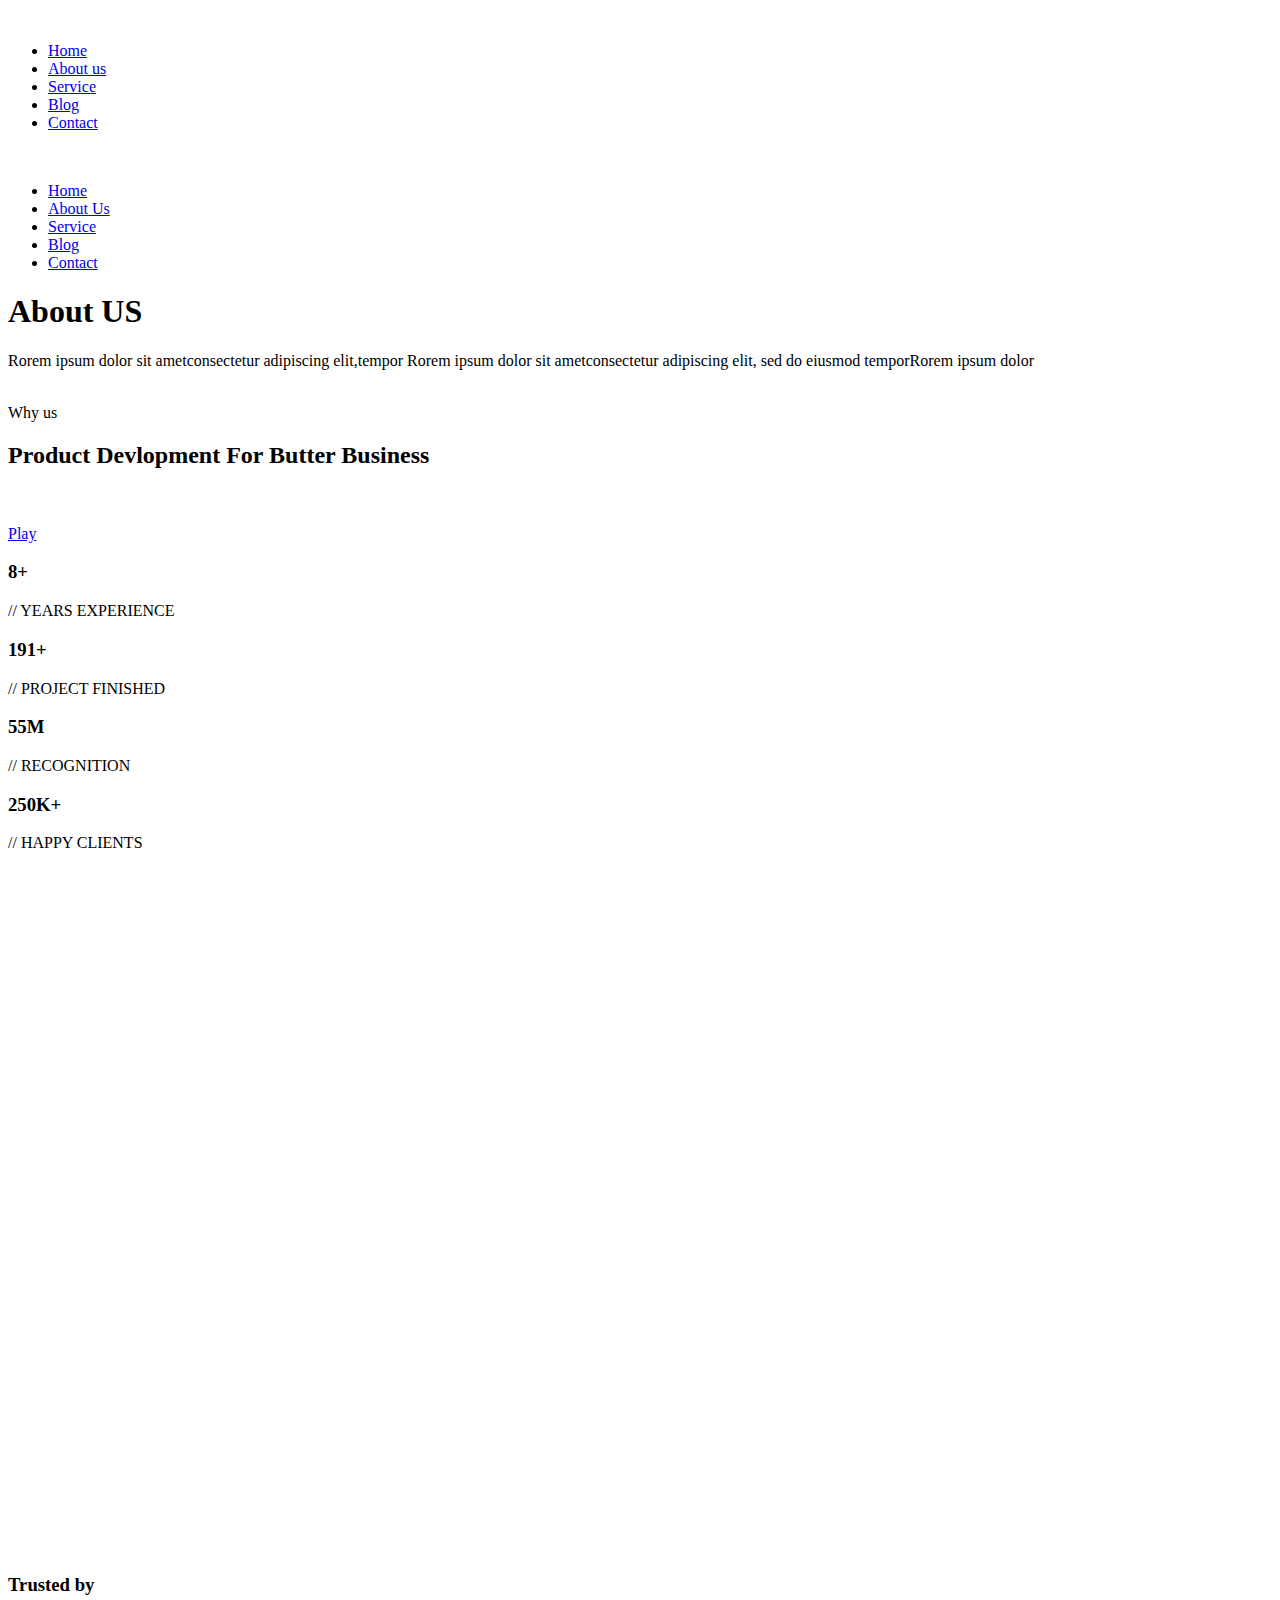
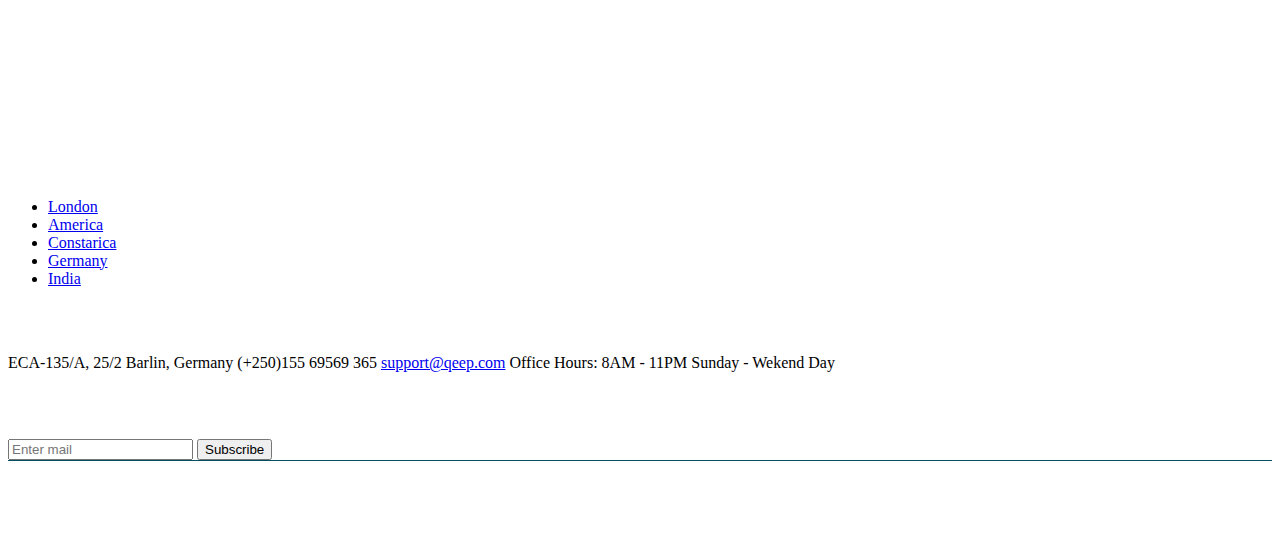
==== about-final.html @ 8e514964 "Add files via upload" ====
<!DOCTYPE html>
<html>
  <head>
    <meta charset="UTF-8" />
    <meta name="viewport" content="width=device-width, initial-scale=1.0" />
    <meta http-equiv="X-UA-Compatible" content="ie=edge" />
    <title>About - Qeep</title>
    <meta
      name="description"
      content="qeep
	"
    />
    <meta
      name="keywords"
      content="advertising, advertising agency, agency, agency theme, business, creative agency, digital, digital advertising, digital agency, digital marketing, digital marketing agency, digital theme, marketing, startup"
    />
    <meta name="author" content="qeep" />
    <link
      rel="shortcut icon"
      href="./assets/img/logo/Fevicon.png"
      type="image/x-icon"
    />
    <meta name="viewport" content="width=device-width, initial-scale=1" />

    <link rel="stylesheet" href="./assets/css/bootstrap.min.css" />
    <link rel="stylesheet" href="./assets/css/fontawesome-all.css" />
    <link rel="stylesheet" href="./assets/css/animate.css" />
    <link rel="stylesheet" href="./assets/css/video.min.css" />
    <link rel="stylesheet" href="./assets/css/slick-theme.css" />
    <link rel="stylesheet" href="./assets/css/slick.css" />
    <link rel="stylesheet" href="./assets/css/global.css" />
    <link rel="stylesheet" href="./assets/css/style.css" />

    <style>
      * {
        box-sizing: border-box;
      }

      body {
        /* height: 1000vh; */
        transition: background 1s ease;
      }

      .content {
        padding: 50px;
        color: white;
        text-align: center;
      }

      .ori-sponsor-section-1 {
        background: none;
      }

      .about-founded-wrapper {
        display: flex;
        align-items: center;
        justify-content: space-between;
        margin-top: 100px;
        margin-bottom: 100px;
        color: #ffff;
        flex-wrap: wrap;
        width: 100%;
      }

      .ori-about-play-top-content .ori-about-play-top-text {
        color: #ffff;
      }

      .ori-sponsor-slider {
        display: flex;
        padding-bottom: 80px;
      }

      .ori-footer-widget .widget-title {
        color: #ffff;
      }

      .ori-footer-copyright {
        padding: 25px 0px;
        color: #ffff;
        border-top: 1px solid #044e5b;
      }
    </style>
  </head>

  <body>
    <div id="preloader">
      <div class="loader-pulse"></div>
    </div>

    <div class="up">
      <a href="#" class="scrollup text-center"
        ><i class="fas fa-chevron-up"></i
      ></a>
    </div>
    <div class="cursor"></div>
    <header id="ori-header" class="ori-header-section header-style-one">
      <div class="ori-header-content-area">
        <div
          class="ori-header-content d-flex align-items-center justify-content-between"
        >
          <div class="brand-logo">
            <a href="/"><img src="./assets/img/logo/logo.svg" alt="" /></a>
          </div>
          <div class="ori-main-navigation-area">
            <nav class="ori-main-navigation clearfix ul-li">
              <ul id="main-nav" class="nav navbar-nav clearfix">
                <li><a href="/">Home</a></li>
                <li><a class="active" href="/about-final.html">About us</a></li>
                <li><a href="/service.html">Service</a></li>
                <li><a href="/blog.html">Blog</a></li>
                <li><a href="/contact.html">Contact</a></li>
              </ul>
            </nav>
          </div>
          <div class="ori-header-sidebar-search d-flex align-items-center">
            <!-- <div class="ori-search-btn">
              <button class="search-box-outer">
                <i class="fal fa-search"></i>
              </button>
            </div>
            <div class="ori-sidenav-btn navSidebar-button">
              <button><i class="fal fa-bars"></i></button>
            </div> -->
          </div>
        </div>
        <div class="mobile_menu position-relative">
          <div class="mobile_menu_button open_mobile_menu">
            <i class="fal fa-bars"></i>
          </div>
          <div class="mobile_menu_wrap">
            <div class="mobile_menu_overlay open_mobile_menu"></div>
            <div class="mobile_menu_content">
              <div class="mobile_menu_close open_mobile_menu">
                <i class="fal fa-times"></i>
              </div>
              <div class="m-brand-logo">
                <a href="/"
                  ><img src="./assets/img/logo/logo.svg" alt=""
                /></a>
              </div>
              <nav class="mobile-main-navigation clearfix ul-li">
                <ul id="m-main-nav" class="nav navbar-nav clearfix">
                  <li><a href="/">Home</a></li>
                  <li><a href="/about.html">About Us</a></li>
                  <li><a href="/service.html">Service</a></li>
                  <li><a href="/blog.html">Blog</a></li>
                  <li><a href="/contact.html">Contact</a></li>
                </ul>
              </nav>
            </div>
          </div>
        </div>
      </div>
    </header>
    <!-- <div class="section" data-bg="red"> -->
    <div class="banner-view">
      <!-- <div
        class="d-flex flex-column justify-content-end w-100 h-100 bredcrum-title-section"
      >
        <div
          class="d-flex flex-column justify-content-center align-items-center page-title"
        >
          <h1>About <span>US</span></h1>
        </div>
      </div> -->

      <!-- Banner section -->
      <div class="section-banner">
        <div class="container">
          <div
            class="d-flex  justify-content-between align-items-center flex-wrap section-banner-content"
          >
            <div class="section-banner-left banner-title">
              <h1>About <span>US</span></h1>
              <p>
                Rorem ipsum dolor sit ametconsectetur adipiscing elit,tempor
                Rorem ipsum dolor sit ametconsectetur adipiscing elit, sed do
                eiusmod temporRorem ipsum dolor
              </p>
            </div>
            <div class="section-banner-right">
              <img src="./assets/img/about/banner-sec.png" alt="" />
            </div>
          </div>
        </div>
      </div>

      <!-- next section  -->
      <div class="container">
        <div
          class="ori-about-play-top-content d-flex justify-content-between align-items-center"
        >
          <div class="ori-inner-section-title ori-section-title-1">
            <span class="sub-title text-uppercase">Why us</span>
            <h2>Product Devlopment For <span>Butter Business</span></h2>
          </div>
          <div class="ori-about-play-top-text">
            Rorem ipsum dolor sit ametconsectetur adipiscing elit,tempor Rorem
            ipsum dolor sit ametconsectetur adipiscing elit, sed do eiusmod
            temporRorem ipsum dolor
          </div>
        </div>
        <div class="ori-about-play-area position-relative">
          <div class="ori-about-play-img">
            <img src="./assets/img/about/play-bg.png" alt="" />
          </div>
          <div class="about-play-btn position-absolute">
            <a
              class="text-uppercase video_box d-flex align-items-center justify-content-center"
              href="https://www.youtube.com/watch?v=bIoPkZRVll"
              >Play</a
            >
          </div>
        </div>
        <div class="ori-about-counter-area">
          <div
            class="ori-about-counter-item-wrap d-flex justify-content-between"
          >
            <div class="ori-about-counter-item pera-content">
              <h3><span class="counter">8</span>+</h3>
              <p class="text-uppercase"><span>//</span> YEARS EXPERIENCE</p>
            </div>
            <div class="ori-about-counter-item pera-content">
              <h3><span class="counter">191</span>+</h3>
              <p class="text-uppercase"><span>//</span> PROJECT FINISHED</p>
            </div>
            <div class="ori-about-counter-item pera-content">
              <h3><span class="counter">55</span>M</h3>
              <p class="text-uppercase"><span>//</span> RECOGNITION</p>
            </div>
            <div class="ori-about-counter-item pera-content">
              <h3><span class="counter">250</span>K+</h3>
              <p class="text-uppercase"><span>//</span> HAPPY CLIENTS</p>
            </div>
          </div>
        </div>
      </div>

      <!-- next section  -->

      <div class="container">
        <div class="about-founded-wrapper">
          <div
            class="about-founded-left wow fadeInLeft"
            data-wow-delay="200ms"
            data-wow-duration="1500ms"
          >
            <div class="about-founded-left-img1">
              <img src="./assets/img/about/img1.png" alt="" />
            </div>
            <div class="about-founded-left-img2">
              <img src="./assets/img/about/img2.png" alt="" />
            </div>
            <div class="about-founded-left-img3">
              <img src="./assets/img/about/img3.png" alt="" />
            </div>
            <div class="about-founded-left-img4">
              <img src="./assets/img/about/img4.png" alt="" />
            </div>
            <div class="about-founded-left-img5">
              <img src="./assets/img/about/img5.png" alt="" />
            </div>
            <div class="about-founded-left-img6">
              <img src="./assets/img/about/img6.png" alt="" />
            </div>
            <div class="about-founded-left-img7">
              <img src="./assets/img/about/img7.png" alt="" />
            </div>
            <div class="about-founded-left-img8">
              <img src="./assets/img/about/img8.png" alt="" />
            </div>
            <!-- <img src="../assets/img/about/aboutFounded.png" alt="Founded" /> -->
          </div>
          <div class="about-founded-right desktop-mode">
            <div
              class="ori-section-title-1 text-uppercase wow fadeInLeft"
              data-wow-delay="200ms"
              data-wow-duration="1500ms"
            >
              <h2>FOUNDED IN <span> LOS ANGELES</span></h2>
              <div
                class="about-founded-para ori-about-play-top-content ori-about-play-top-text"
              >
                <!-- <p> -->
                There are many variations of passages of Lorem Ipsum available,
                but the majority have suffered alteration in some form, by
                injected humour, or randomised words which don't look even
                slightly believable. If you are going to use a passage of Lorem
                Ipsum, you need to be sure there isn't anything embarrassing
                hidden in the middle of text. All the Lorem Ipsum generators on
                the Internet tend to repeat predefined chunks as necessary,
                making this the first true generator on the Internet. It uses a
                dictionary of over 200 Latin words, combined with a handful of
                model sentence structures, to generate Lorem Ipsum which looks
                reasonable. The generated Lorem Ipsum is therefore always free
                from repetition, injected humour, or non-characteristic words
                etc.
                <!-- </p> -->
              </div>
            </div>
          </div>
        </div>
      </div>

      <!-- next section  -->
      <!-- <section id="ori-about-circle-progress" class="ori-about-circle-progress-section position-relative"> -->
      <!--     <div class="container">
            <div class="ori-circle-progress-top-content d-flex justify-content-between align-items-center">
                <div class="ori-inner-section-title ori-section-title-1">
                    <span class="sub-title text-uppercase">why choose us</span>
                    <h2>Unlock Revenue Growth <span>for Your Business</span></h2>
                </div>
                <div class="ori-circle-progress-btn">
                    <a href="service.html">See Our Service<i class="fal fa-arrow-right"></i></a>
                </div>
            </div>
            <div class="ori-about-circle-progress-item-wrap d-flex align-items-center justify-content-between">
                <div class="ori-about-circle-progress-item">
                    <div class="counter-boxed text-center headline position-relative">
                        <div class="graph-outer">
                            <input type="text" class="dial" data-fgColor="#F04A2B" data-bgColor="#fff" data-width="180"
                                data-height="180" data-linecap="round" value="85" />
                            <div class="inner-text count-box">
                                <span class="count-text" data-stop="85" data-speed="4500"></span>%
                            </div>
                        </div>
                        <h3 class="text-uppercase">fRONTEND</h3>
                    </div>
                </div>
                <div class="ori-about-circle-progress-item">
                    <div class="counter-boxed text-center headline position-relative">
                        <div class="graph-outer">
                            <input type="text" class="dial" data-fgColor="#F04A2B" data-bgColor="#fff" data-width="180"
                                data-height="180" data-linecap="round" value="90" />
                            <div class="inner-text count-box">
                                <span class="count-text" data-stop="90" data-speed="4500"></span>%
                            </div>
                        </div>
                        <h3 class="text-uppercase">backend</h3>
                    </div>
                </div>
                <div class="ori-about-circle-progress-item">
                    <div class="counter-boxed text-center headline position-relative">
                        <div class="graph-outer">
                            <input type="text" class="dial" data-fgColor="#F04A2B" data-bgColor="#fff" data-width="180"
                                data-height="180" data-linecap="round" value="70" />
                            <div class="inner-text count-box">
                                <span class="count-text" data-stop="70" data-speed="4500"></span>%
                            </div>
                        </div>
                        <h3 class="text-uppercase">mobile development</h3>
                    </div>
                </div>
                <div class="ori-about-circle-progress-item">
                    <div class="counter-boxed text-center headline position-relative">
                        <div class="graph-outer">
                            <input type="text" class="dial" data-fgColor="#F04A2B" data-bgColor="#fff" data-width="180"
                                data-height="180" data-linecap="round" value="92" />
                            <div class="inner-text count-box">
                                <span class="count-text" data-stop="92" data-speed="4500"></span>%
                            </div>
                        </div>
                        <h3 class="text-uppercase">web development</h3>
                    </div>
                </div>
            </div>
        </div> -->
      <!-- </section> -->
      <!-- next section  -->
      <!-- <div class="section" data-bg="fuchsia"> -->

      <section
        id="ori-sponsor-1"
        class="about-family-section ori-sponsor-section-1 ori-project-section-1 inner-sponsor position-relative"
      >
        <div class="container">
          <div class="about-family-wrapper about-founded-wrapper">
            <div class="about-founded-left">
              <div
                class="ori-section-title-1 text-uppercase wow fadeInLeft"
                data-wow-delay="200ms"
                data-wow-duration="1500ms"
              >
                <h2>INTERNATIONAL <span> FAMILY BUSINESS</span></h2>
                <div
                  class="about-founded-para ori-about-play-top-content ori-about-play-top-text"
                >
                  <!-- <p> -->
                  Lorem ipsum dolor sit amet, consectetur adipiscing elit.
                  Quisque diam pellentesque bibendum non dui volutpat fringilla
                  bibendum. Urna, elit augue urna, vitae feugiat pretium donec
                  id elementum. Ultrices mattis vitae mus risus. Lacus nisi, et
                  ac dapibus sit eu velit in consequat.
                  <!-- </p> -->
                </div>
              </div>
            </div>

            <div
              class="about-family-right about-founded-right wow fadeInLeft"
              data-wow-delay="200ms"
              data-wow-duration="1500ms"
            >
              <div class="about-family-right-img1">
                <img src="./assets/img/about/familyImg1.png" alt="" />
              </div>
              <div class="about-family-right-img2">
                <img src="./assets/img/about/familyImg2.png" alt="" />
                <img src="./assets/img/about/familyImg3.png" alt="" />
              </div>
              <!-- <img src="../assets/img/about/familyImg.png" alt="Founded" /> -->
            </div>
          </div>
        </div>

        <!-- <div class="line_animation">
                <div class="line_area"></div>
                <div class="line_area"></div>
                <div class="line_area"></div>
                <div class="line_area"></div>
                <div class="line_area"></div>
                <div class="line_area"></div>
                <div class="line_area"></div>
                <div class="line_area"></div>
              </div> -->
      </section>

      <!-- next section  -->

      <div class="container">
        <div class="ori-sponsor-title text-uppercase text-center">
          <h3><i></i> <span>Trusted by</span><i></i></h3>
        </div>
        <div class="ori-sponsor-content">
          <div class="ori-sponsor-slider">
            <div class="ori-sponsor-item">
              <div class="ori-sponsor-img">
                <a href="#">
                  <img src="./assets/img/sponsor/sp1.png" alt="" />
                </a>
              </div>
            </div>
            <div class="ori-sponsor-item">
              <div class="ori-sponsor-img">
                <a href="#">
                  <img src="./assets/img/sponsor/sp2.png" alt="" />
                </a>
              </div>
            </div>
            <div class="ori-sponsor-item">
              <div class="ori-sponsor-img">
                <a href="#">
                  <img src="./assets/img/sponsor/sp3.png" alt="" />
                </a>
              </div>
            </div>
            <div class="ori-sponsor-item">
              <div class="ori-sponsor-img">
                <a href="#">
                  <img src="./assets/img/sponsor/sp4.png" alt="" />
                </a>
              </div>
            </div>
            <div class="ori-sponsor-item">
              <div class="ori-sponsor-img">
                <a href="#">
                  <img src="./assets/img/sponsor/sp5.png" alt="" />
                </a>
              </div>
            </div>
            <div class="ori-sponsor-item">
              <div class="ori-sponsor-img">
                <a href="#">
                  <img src="./assets/img/sponsor/sp1.png" alt="" />
                </a>
              </div>
            </div>
            <div class="ori-sponsor-item">
              <div class="ori-sponsor-img">
                <a href="#">
                  <img src="./assets/img/sponsor/sp2.png" alt="" />
                </a>
              </div>
            </div>
            <div class="ori-sponsor-item">
              <div class="ori-sponsor-img">
                <a href="#">
                  <img src="./assets/img/sponsor/sp3.png" alt="" />
                </a>
              </div>
            </div>
          </div>
        </div>
      </div>

      <!-- next section  -->
    </div>
    <!-- Start of Footer section
	============================================= -->
    <footer id="ori-footer" class="ori-footer-section footer-style-one">
      <div class="container">
        <div class="ori-footer-widget-wrapper">
          <div class="row">
            <div class="col-lg-3 col-md-6">
              <div class="ori-footer-widget">
                <div class="logo-widget">
                  <a href="#"
                    ><img src="./assets/img/logo/logo.svg" alt=""
                  /></a>
                </div>
              </div>
            </div>
            <div class="col-lg-3 col-md-6">
              <div class="ori-footer-widget">
                <div class="menu-location-widget ul-li-block">
                  <h2 class="widget-title text-uppercase">Our Location</h2>
                  <ul>
                    <li><a href="#">London</a></li>
                    <li><a href="#">America</a></li>
                    <li><a href="#">Constarica</a></li>
                    <li><a href="#">Germany</a></li>
                    <li><a href="#">India</a></li>
                  </ul>
                </div>
              </div>
            </div>
            <div class="col-lg-3 col-md-6">
              <div class="ori-footer-widget">
                <div class="contact-widget ul-li-block">
                  <h2 class="widget-title text-uppercase">Contact info</h2>
                  <div class="contact-info">
                    <span>ECA-135/A, 25/2 Barlin, Germany </span>
                    <span>(+250)155 69569 365</span>
                    <a href="#">support@qeep.com</a>
                    <span>Office Hours: 8AM - 11PM</span>
                    <span>Sunday - Wekend Day</span>
                  </div>
                </div>
              </div>
            </div>
            <div class="col-lg-3 col-md-6">
              <div class="ori-footer-widget">
                <div class="newslatter-widget ul-li-block">
                  <h2 class="widget-title text-uppercase">Newslatter</h2>
                  <div class="newslatter-form">
                    <form action="#" method="get">
                      <input
                        type="email"
                        name="email"
                        placeholder="Enter mail"
                      />
                      <button type="submit">Subscribe</button>
                    </form>
                  </div>
                </div>
              </div>
            </div>
          </div>
        </div>
        <div class="ori-footer-copyright d-flex justify-content-between">
          <div class="ori-copyright-text">© 2022 All Right Recived - qeep</div>
        </div>
      </div>
    </footer>

    <script src="./assets/js/jquery.min.js"></script>
    <script src="./assets/js/jquery-ui.min.js"></script>
    <script src="./assets/js/bootstrap.min.js"></script>
    <script src="./assets/js/popper.min.js"></script>
    <script src="./assets/js/appear.js"></script>
    <script src="./assets/js/slick.js"></script>
    <script src="./assets/js/twin.js"></script>
    <script src="./assets/js/wow.min.js"></script>
    <script src="./assets/js/knob.js"></script>
    <script src="./assets/js/jquery.filterizr.js"></script>
    <script src="./assets/js/imagesloaded.pkgd.min.js"></script>
    <script src="./assets/js/rbtools.min.js"></script>
    <script src="./assets/js/rs6.min.js"></script>
    <script src="./assets/js/jarallax.js"></script>
    <script src="./assets/js/jquery.inputarrow.js"></script>
    <script src="./assets/js/swiper.min.js"></script>
    <script src="./assets/js/jquery.counterup.min.js"></script>
    <script src="./assets/js/waypoints.min.js"></script>
    <script src="./assets/js/jquery.magnific-popup.min.js"></script>
    <script src="./assets/js/jquery.marquee.min.js"></script>
    <script src="./assets/js/script.js"></script>

    <!-- <script>
                var body = document.getElementsByTagName('body')[0];
                body.style.backgroundColor = '#2c7686';

                // trigger this function every time the user scrolls
                window.onscroll = function (event) {
                    var scroll = window.pageYOffset;
                    if (scroll < 300) {
                        // green
                        body.style.backgroundColor = '#2c7686';
                    } else if (scroll >= 300 && scroll < 1000) {
                        // yellow
                        body.style.backgroundColor = '#205560';
                    } else if (scroll >= 1000 && scroll < 1800) {
                        // blue
                        body.style.backgroundColor = '#f03f2b';
                    } else if (scroll >= 1800 && scroll < 3000) {
                        // orange
                        body.style.backgroundColor = '#2c7686';
                    }
                    // else if (scroll >= 1800 && scroll < 3000) {
                    //     // red
                    //     body.style.backgroundColor = '#205560';
                    // } 
                    else {
                        // purple
                        body.style.backgroundColor = '#2c7686';
                    }
                    // console.log("scrollView>>", scroll)
                }
            </script> -->
  </body>
</html>
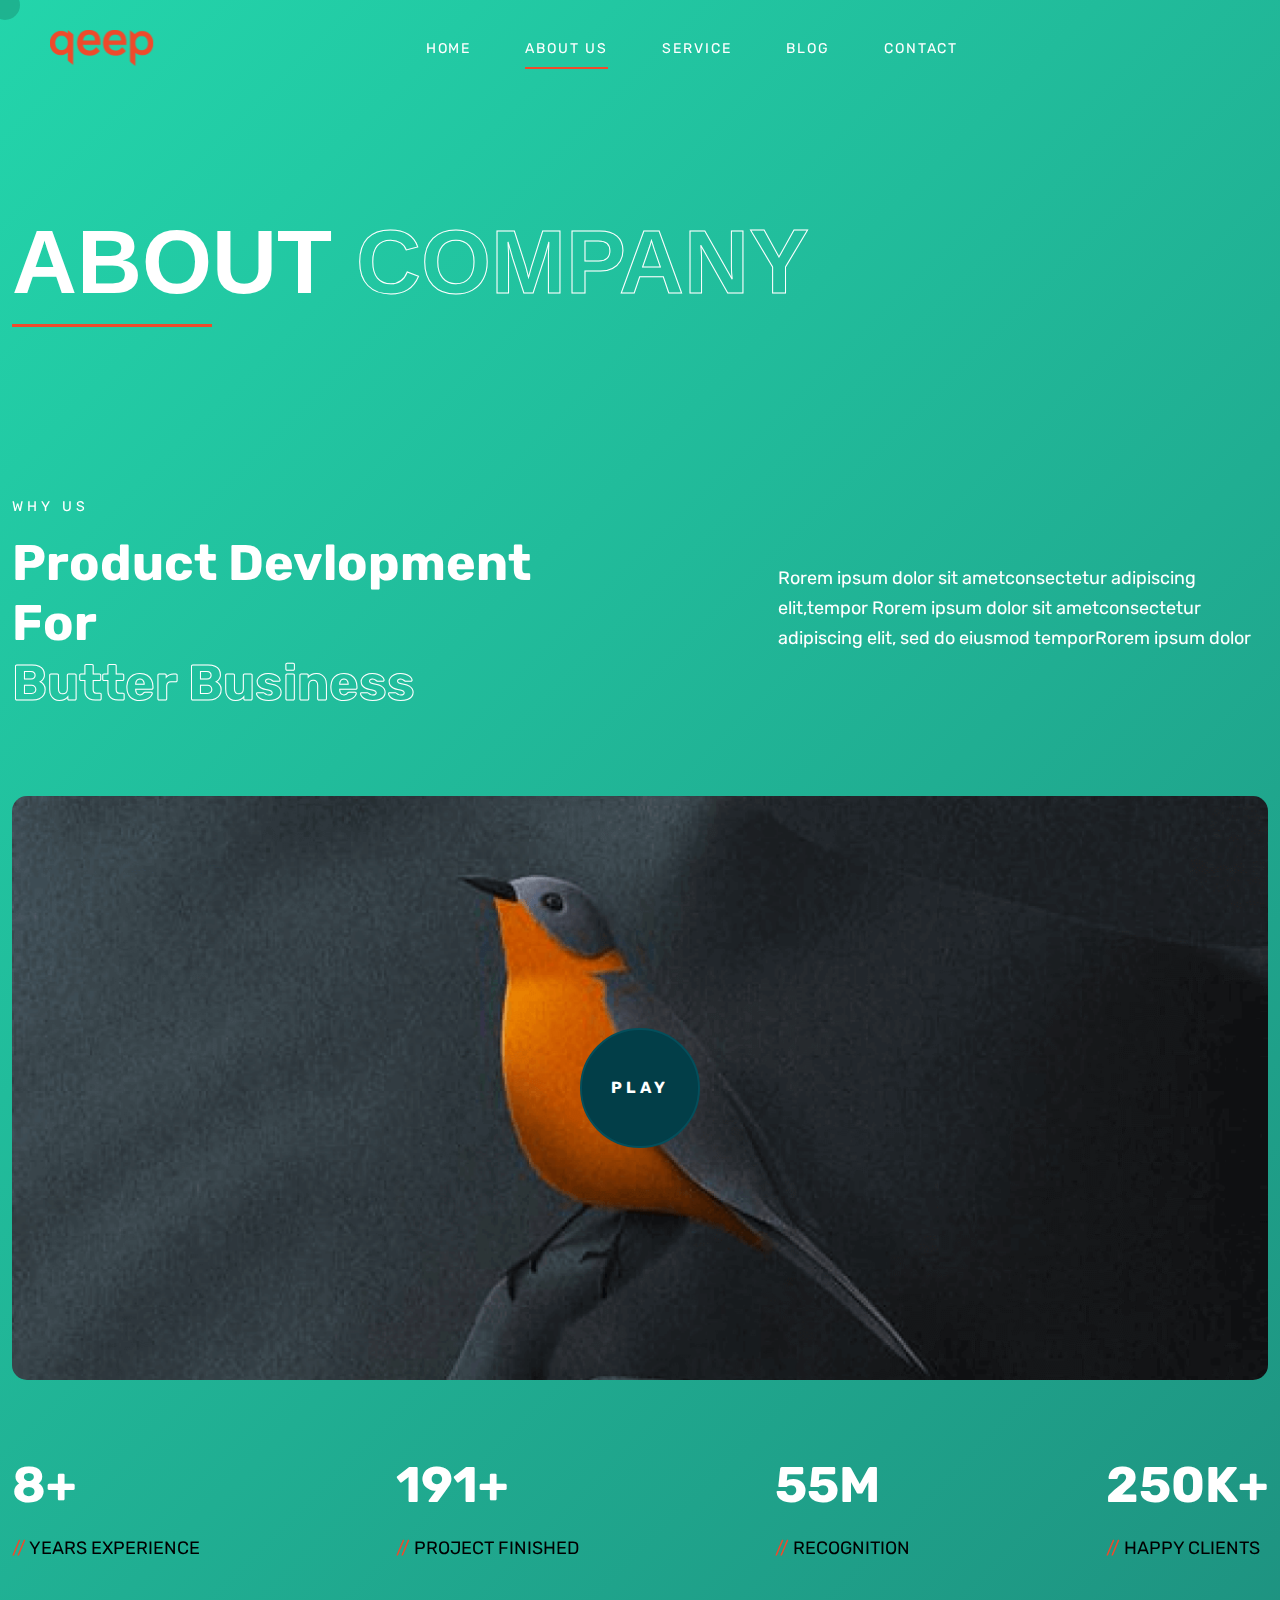
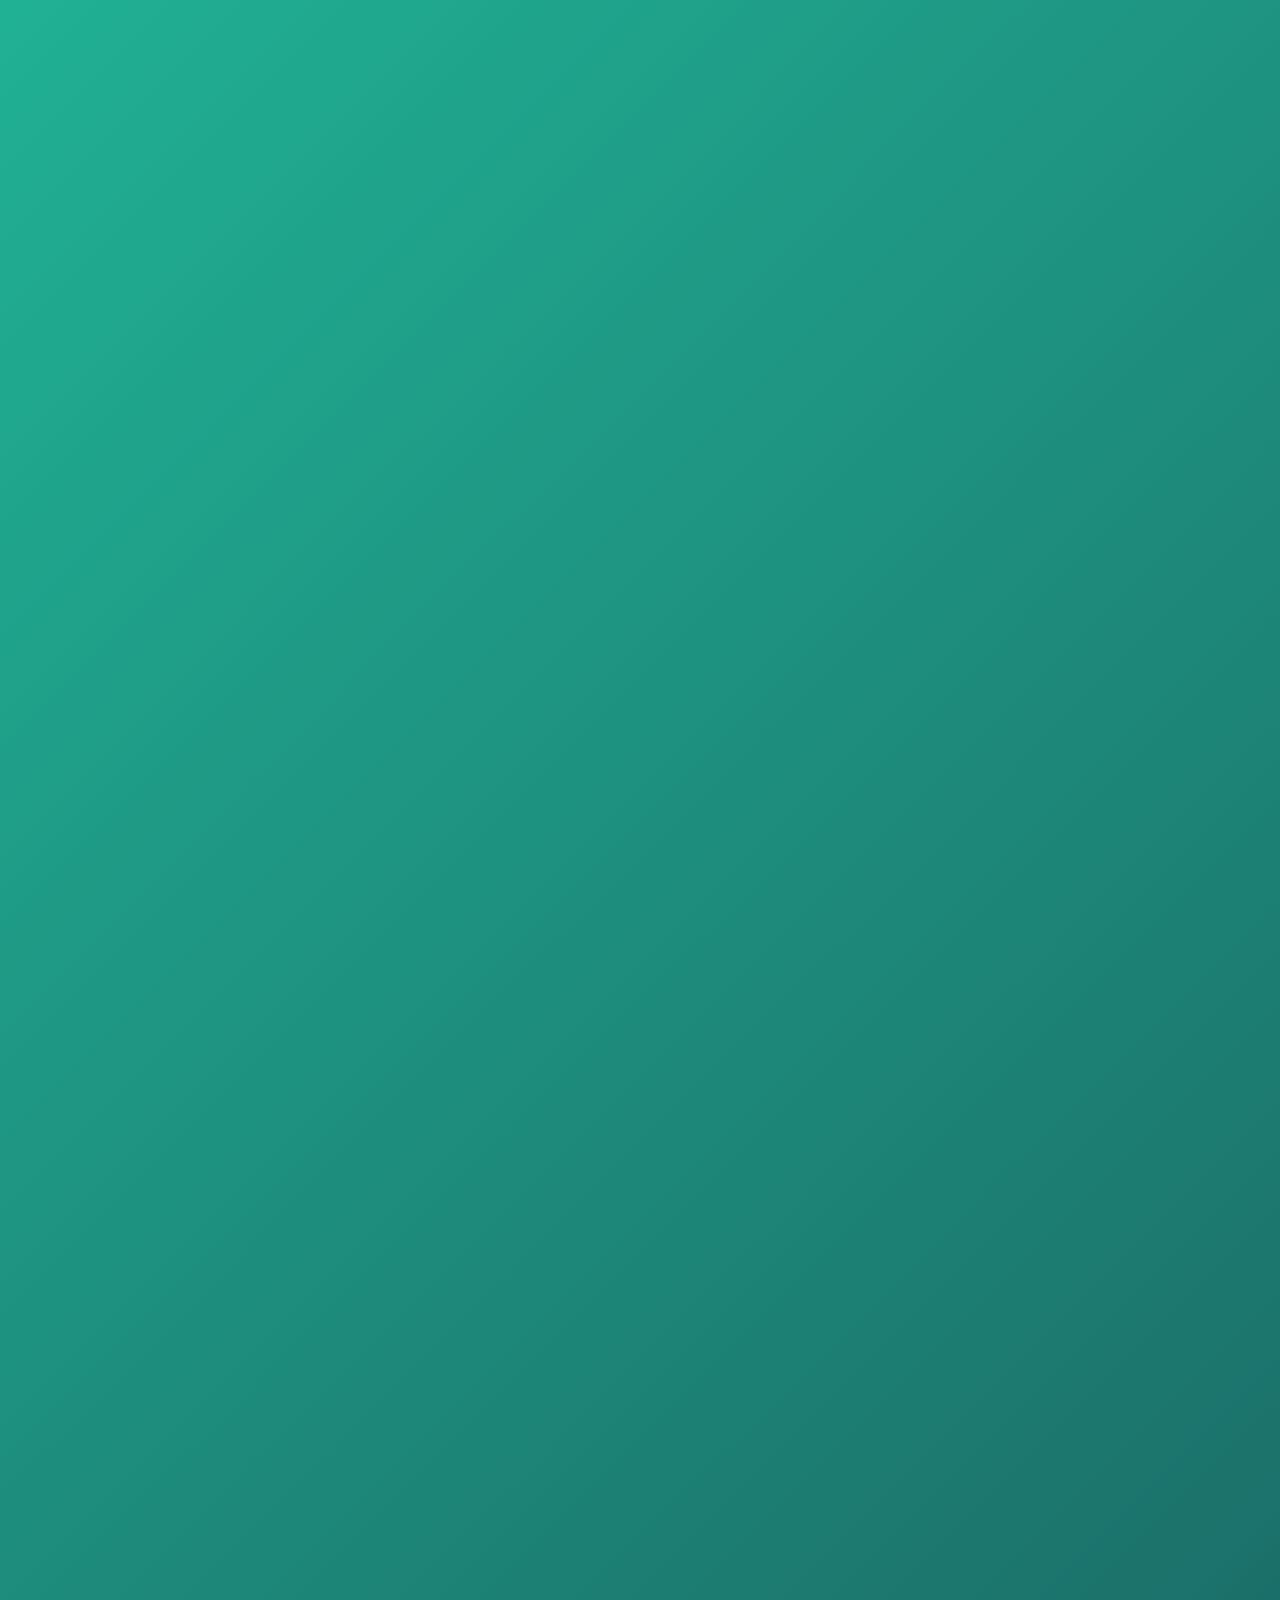
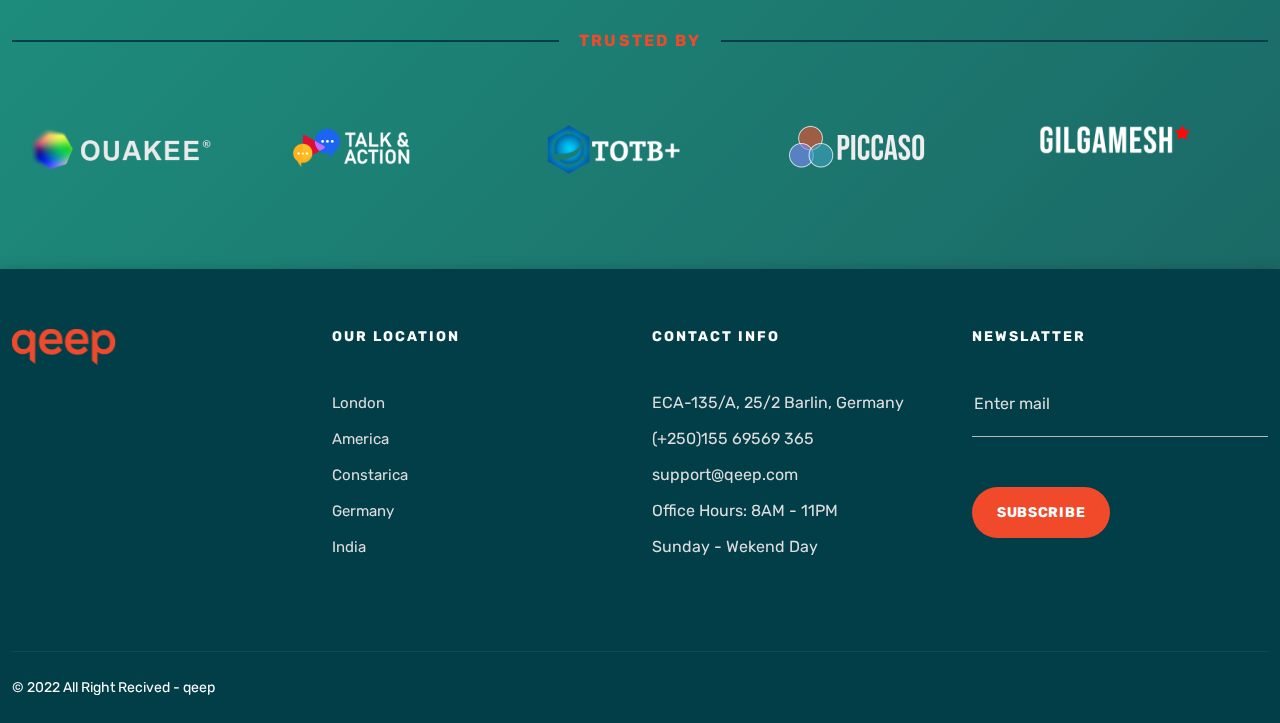
==== commit 1275e723: "update" ====
--- a/about-final.html
+++ b/about-final.html
@@ -55,8 +55,8 @@
         display: flex;
         align-items: center;
         justify-content: space-between;
-        margin-top: 100px;
-        margin-bottom: 100px;
+        /* margin-top: 100px;
+        margin-bottom: 100px; */
         color: #ffff;
         flex-wrap: wrap;
         width: 100%;
@@ -135,9 +135,7 @@
                 <i class="fal fa-times"></i>
               </div>
               <div class="m-brand-logo">
-                <a href="/"
-                  ><img src="./assets/img/logo/logo.svg" alt=""
-                /></a>
+                <a href="/"><img src="./assets/img/logo/logo.svg" alt="" /></a>
               </div>
               <nav class="mobile-main-navigation clearfix ul-li">
                 <ul id="m-main-nav" class="nav navbar-nav clearfix">
@@ -166,137 +164,138 @@
       </div> -->
 
       <!-- Banner section -->
-      <div class="section-banner">
+
+      <div class="page-header">
+        <section class="section bg-black">
+          <div class="container">
+            <div class="page-titles">
+              <h3>About</h3>
+              <div class="border-line-btm"></div>
+            </div>
+
+            <div class="page-titles">
+              <h3><span class="qodef-letter">Company</span></h3>
+            </div>
+          </div>
+        </section>
+      </div>
+
+      <!-- Banner section -->
+
+      <!-- next section  -->
+      <div class="about-us-content">
         <div class="container">
           <div
-            class="d-flex  justify-content-between align-items-center flex-wrap section-banner-content"
+            class="ori-about-play-top-content d-flex justify-content-between align-items-center"
           >
-            <div class="section-banner-left banner-title">
-              <h1>About <span>US</span></h1>
-              <p>
-                Rorem ipsum dolor sit ametconsectetur adipiscing elit,tempor
-                Rorem ipsum dolor sit ametconsectetur adipiscing elit, sed do
-                eiusmod temporRorem ipsum dolor
-              </p>
-            </div>
-            <div class="section-banner-right">
-              <img src="./assets/img/about/banner-sec.png" alt="" />
+            <div class="ori-inner-section-title ori-section-title-1">
+              <span class="sub-title text-uppercase">Why us</span>
+              <h2>Product Devlopment For <span>Butter Business</span></h2>
+            </div>
+            <div class="ori-about-play-top-text">
+              Rorem ipsum dolor sit ametconsectetur adipiscing elit,tempor Rorem
+              ipsum dolor sit ametconsectetur adipiscing elit, sed do eiusmod
+              temporRorem ipsum dolor
+            </div>
+          </div>
+          <div class="ori-about-play-area position-relative">
+            <div class="ori-about-play-img">
+              <img src="./assets/img/about/play-bg.png" alt="" />
+            </div>
+            <div class="about-play-btn position-absolute">
+              <a
+                class="text-uppercase video_box d-flex align-items-center justify-content-center"
+                href="https://www.youtube.com/watch?v=bIoPkZRVll"
+                >Play</a
+              >
+            </div>
+          </div>
+          <div class="ori-about-counter-area">
+            <div
+              class="ori-about-counter-item-wrap d-flex justify-content-between"
+            >
+              <div class="ori-about-counter-item pera-content">
+                <h3><span class="counter">8</span>+</h3>
+                <p class="text-uppercase"><span>//</span> YEARS EXPERIENCE</p>
+              </div>
+              <div class="ori-about-counter-item pera-content">
+                <h3><span class="counter">191</span>+</h3>
+                <p class="text-uppercase"><span>//</span> PROJECT FINISHED</p>
+              </div>
+              <div class="ori-about-counter-item pera-content">
+                <h3><span class="counter">55</span>M</h3>
+                <p class="text-uppercase"><span>//</span> RECOGNITION</p>
+              </div>
+              <div class="ori-about-counter-item pera-content">
+                <h3><span class="counter">250</span>K+</h3>
+                <p class="text-uppercase"><span>//</span> HAPPY CLIENTS</p>
+              </div>
             </div>
           </div>
         </div>
       </div>
 
       <!-- next section  -->
-      <div class="container">
-        <div
-          class="ori-about-play-top-content d-flex justify-content-between align-items-center"
-        >
-          <div class="ori-inner-section-title ori-section-title-1">
-            <span class="sub-title text-uppercase">Why us</span>
-            <h2>Product Devlopment For <span>Butter Business</span></h2>
-          </div>
-          <div class="ori-about-play-top-text">
-            Rorem ipsum dolor sit ametconsectetur adipiscing elit,tempor Rorem
-            ipsum dolor sit ametconsectetur adipiscing elit, sed do eiusmod
-            temporRorem ipsum dolor
-          </div>
-        </div>
-        <div class="ori-about-play-area position-relative">
-          <div class="ori-about-play-img">
-            <img src="./assets/img/about/play-bg.png" alt="" />
-          </div>
-          <div class="about-play-btn position-absolute">
-            <a
-              class="text-uppercase video_box d-flex align-items-center justify-content-center"
-              href="https://www.youtube.com/watch?v=bIoPkZRVll"
-              >Play</a
-            >
-          </div>
-        </div>
-        <div class="ori-about-counter-area">
-          <div
-            class="ori-about-counter-item-wrap d-flex justify-content-between"
-          >
-            <div class="ori-about-counter-item pera-content">
-              <h3><span class="counter">8</span>+</h3>
-              <p class="text-uppercase"><span>//</span> YEARS EXPERIENCE</p>
-            </div>
-            <div class="ori-about-counter-item pera-content">
-              <h3><span class="counter">191</span>+</h3>
-              <p class="text-uppercase"><span>//</span> PROJECT FINISHED</p>
-            </div>
-            <div class="ori-about-counter-item pera-content">
-              <h3><span class="counter">55</span>M</h3>
-              <p class="text-uppercase"><span>//</span> RECOGNITION</p>
-            </div>
-            <div class="ori-about-counter-item pera-content">
-              <h3><span class="counter">250</span>K+</h3>
-              <p class="text-uppercase"><span>//</span> HAPPY CLIENTS</p>
-            </div>
-          </div>
-        </div>
-      </div>
-
-      <!-- next section  -->
-
-      <div class="container">
-        <div class="about-founded-wrapper">
-          <div
-            class="about-founded-left wow fadeInLeft"
-            data-wow-delay="200ms"
-            data-wow-duration="1500ms"
-          >
-            <div class="about-founded-left-img1">
-              <img src="./assets/img/about/img1.png" alt="" />
-            </div>
-            <div class="about-founded-left-img2">
-              <img src="./assets/img/about/img2.png" alt="" />
-            </div>
-            <div class="about-founded-left-img3">
-              <img src="./assets/img/about/img3.png" alt="" />
-            </div>
-            <div class="about-founded-left-img4">
-              <img src="./assets/img/about/img4.png" alt="" />
-            </div>
-            <div class="about-founded-left-img5">
-              <img src="./assets/img/about/img5.png" alt="" />
-            </div>
-            <div class="about-founded-left-img6">
-              <img src="./assets/img/about/img6.png" alt="" />
-            </div>
-            <div class="about-founded-left-img7">
-              <img src="./assets/img/about/img7.png" alt="" />
-            </div>
-            <div class="about-founded-left-img8">
-              <img src="./assets/img/about/img8.png" alt="" />
-            </div>
-            <!-- <img src="../assets/img/about/aboutFounded.png" alt="Founded" /> -->
-          </div>
-          <div class="about-founded-right desktop-mode">
+      <div class="about-us-content">
+        <div class="container">
+          <div class="about-founded-wrapper">
             <div
-              class="ori-section-title-1 text-uppercase wow fadeInLeft"
+              class="about-founded-left wow fadeInLeft"
               data-wow-delay="200ms"
               data-wow-duration="1500ms"
             >
-              <h2>FOUNDED IN <span> LOS ANGELES</span></h2>
+              <div class="about-founded-left-img1">
+                <img src="./assets/img/about/img1.png" alt="" />
+              </div>
+              <div class="about-founded-left-img2">
+                <img src="./assets/img/about/img2.png" alt="" />
+              </div>
+              <div class="about-founded-left-img3">
+                <img src="./assets/img/about/img3.png" alt="" />
+              </div>
+              <div class="about-founded-left-img4">
+                <img src="./assets/img/about/img4.png" alt="" />
+              </div>
+              <div class="about-founded-left-img5">
+                <img src="./assets/img/about/img5.png" alt="" />
+              </div>
+              <div class="about-founded-left-img6">
+                <img src="./assets/img/about/img6.png" alt="" />
+              </div>
+              <div class="about-founded-left-img7">
+                <img src="./assets/img/about/img7.png" alt="" />
+              </div>
+              <div class="about-founded-left-img8">
+                <img src="./assets/img/about/img8.png" alt="" />
+              </div>
+              <!-- <img src="../assets/img/about/aboutFounded.png" alt="Founded" /> -->
+            </div>
+            <div class="about-founded-right desktop-mode">
               <div
-                class="about-founded-para ori-about-play-top-content ori-about-play-top-text"
+                class="ori-section-title-1 text-uppercase wow fadeInLeft"
+                data-wow-delay="200ms"
+                data-wow-duration="1500ms"
               >
-                <!-- <p> -->
-                There are many variations of passages of Lorem Ipsum available,
-                but the majority have suffered alteration in some form, by
-                injected humour, or randomised words which don't look even
-                slightly believable. If you are going to use a passage of Lorem
-                Ipsum, you need to be sure there isn't anything embarrassing
-                hidden in the middle of text. All the Lorem Ipsum generators on
-                the Internet tend to repeat predefined chunks as necessary,
-                making this the first true generator on the Internet. It uses a
-                dictionary of over 200 Latin words, combined with a handful of
-                model sentence structures, to generate Lorem Ipsum which looks
-                reasonable. The generated Lorem Ipsum is therefore always free
-                from repetition, injected humour, or non-characteristic words
-                etc.
-                <!-- </p> -->
+                <h2>FOUNDED IN <span> LOS ANGELES</span></h2>
+                <div
+                  class="about-founded-para ori-about-play-top-content ori-about-play-top-text"
+                >
+                  <!-- <p> -->
+                  There are many variations of passages of Lorem Ipsum
+                  available, but the majority have suffered alteration in some
+                  form, by injected humour, or randomised words which don't look
+                  even slightly believable. If you are going to use a passage of
+                  Lorem Ipsum, you need to be sure there isn't anything
+                  embarrassing hidden in the middle of text. All the Lorem Ipsum
+                  generators on the Internet tend to repeat predefined chunks as
+                  necessary, making this the first true generator on the
+                  Internet. It uses a dictionary of over 200 Latin words,
+                  combined with a handful of model sentence structures, to
+                  generate Lorem Ipsum which looks reasonable. The generated
+                  Lorem Ipsum is therefore always free from repetition, injected
+                  humour, or non-characteristic words etc.
+                  <!-- </p> -->
+                </div>
               </div>
             </div>
           </div>
@@ -427,67 +426,68 @@
       </section>
 
       <!-- next section  -->
-
-      <div class="container">
-        <div class="ori-sponsor-title text-uppercase text-center">
-          <h3><i></i> <span>Trusted by</span><i></i></h3>
-        </div>
-        <div class="ori-sponsor-content">
-          <div class="ori-sponsor-slider">
-            <div class="ori-sponsor-item">
-              <div class="ori-sponsor-img">
-                <a href="#">
-                  <img src="./assets/img/sponsor/sp1.png" alt="" />
-                </a>
-              </div>
-            </div>
-            <div class="ori-sponsor-item">
-              <div class="ori-sponsor-img">
-                <a href="#">
-                  <img src="./assets/img/sponsor/sp2.png" alt="" />
-                </a>
-              </div>
-            </div>
-            <div class="ori-sponsor-item">
-              <div class="ori-sponsor-img">
-                <a href="#">
-                  <img src="./assets/img/sponsor/sp3.png" alt="" />
-                </a>
-              </div>
-            </div>
-            <div class="ori-sponsor-item">
-              <div class="ori-sponsor-img">
-                <a href="#">
-                  <img src="./assets/img/sponsor/sp4.png" alt="" />
-                </a>
-              </div>
-            </div>
-            <div class="ori-sponsor-item">
-              <div class="ori-sponsor-img">
-                <a href="#">
-                  <img src="./assets/img/sponsor/sp5.png" alt="" />
-                </a>
-              </div>
-            </div>
-            <div class="ori-sponsor-item">
-              <div class="ori-sponsor-img">
-                <a href="#">
-                  <img src="./assets/img/sponsor/sp1.png" alt="" />
-                </a>
-              </div>
-            </div>
-            <div class="ori-sponsor-item">
-              <div class="ori-sponsor-img">
-                <a href="#">
-                  <img src="./assets/img/sponsor/sp2.png" alt="" />
-                </a>
-              </div>
-            </div>
-            <div class="ori-sponsor-item">
-              <div class="ori-sponsor-img">
-                <a href="#">
-                  <img src="./assets/img/sponsor/sp3.png" alt="" />
-                </a>
+      <div class="about-us-trusted-content">
+        <div class="container">
+          <div class="ori-sponsor-title text-uppercase text-center">
+            <h3><i></i> <span>Trusted by</span><i></i></h3>
+          </div>
+          <div class="ori-sponsor-content">
+            <div class="ori-sponsor-slider">
+              <div class="ori-sponsor-item">
+                <div class="ori-sponsor-img">
+                  <a href="#">
+                    <img src="./assets/img/sponsor/sp1.png" alt="" />
+                  </a>
+                </div>
+              </div>
+              <div class="ori-sponsor-item">
+                <div class="ori-sponsor-img">
+                  <a href="#">
+                    <img src="./assets/img/sponsor/sp2.png" alt="" />
+                  </a>
+                </div>
+              </div>
+              <div class="ori-sponsor-item">
+                <div class="ori-sponsor-img">
+                  <a href="#">
+                    <img src="./assets/img/sponsor/sp3.png" alt="" />
+                  </a>
+                </div>
+              </div>
+              <div class="ori-sponsor-item">
+                <div class="ori-sponsor-img">
+                  <a href="#">
+                    <img src="./assets/img/sponsor/sp4.png" alt="" />
+                  </a>
+                </div>
+              </div>
+              <div class="ori-sponsor-item">
+                <div class="ori-sponsor-img">
+                  <a href="#">
+                    <img src="./assets/img/sponsor/sp5.png" alt="" />
+                  </a>
+                </div>
+              </div>
+              <div class="ori-sponsor-item">
+                <div class="ori-sponsor-img">
+                  <a href="#">
+                    <img src="./assets/img/sponsor/sp1.png" alt="" />
+                  </a>
+                </div>
+              </div>
+              <div class="ori-sponsor-item">
+                <div class="ori-sponsor-img">
+                  <a href="#">
+                    <img src="./assets/img/sponsor/sp2.png" alt="" />
+                  </a>
+                </div>
+              </div>
+              <div class="ori-sponsor-item">
+                <div class="ori-sponsor-img">
+                  <a href="#">
+                    <img src="./assets/img/sponsor/sp3.png" alt="" />
+                  </a>
+                </div>
               </div>
             </div>
           </div>
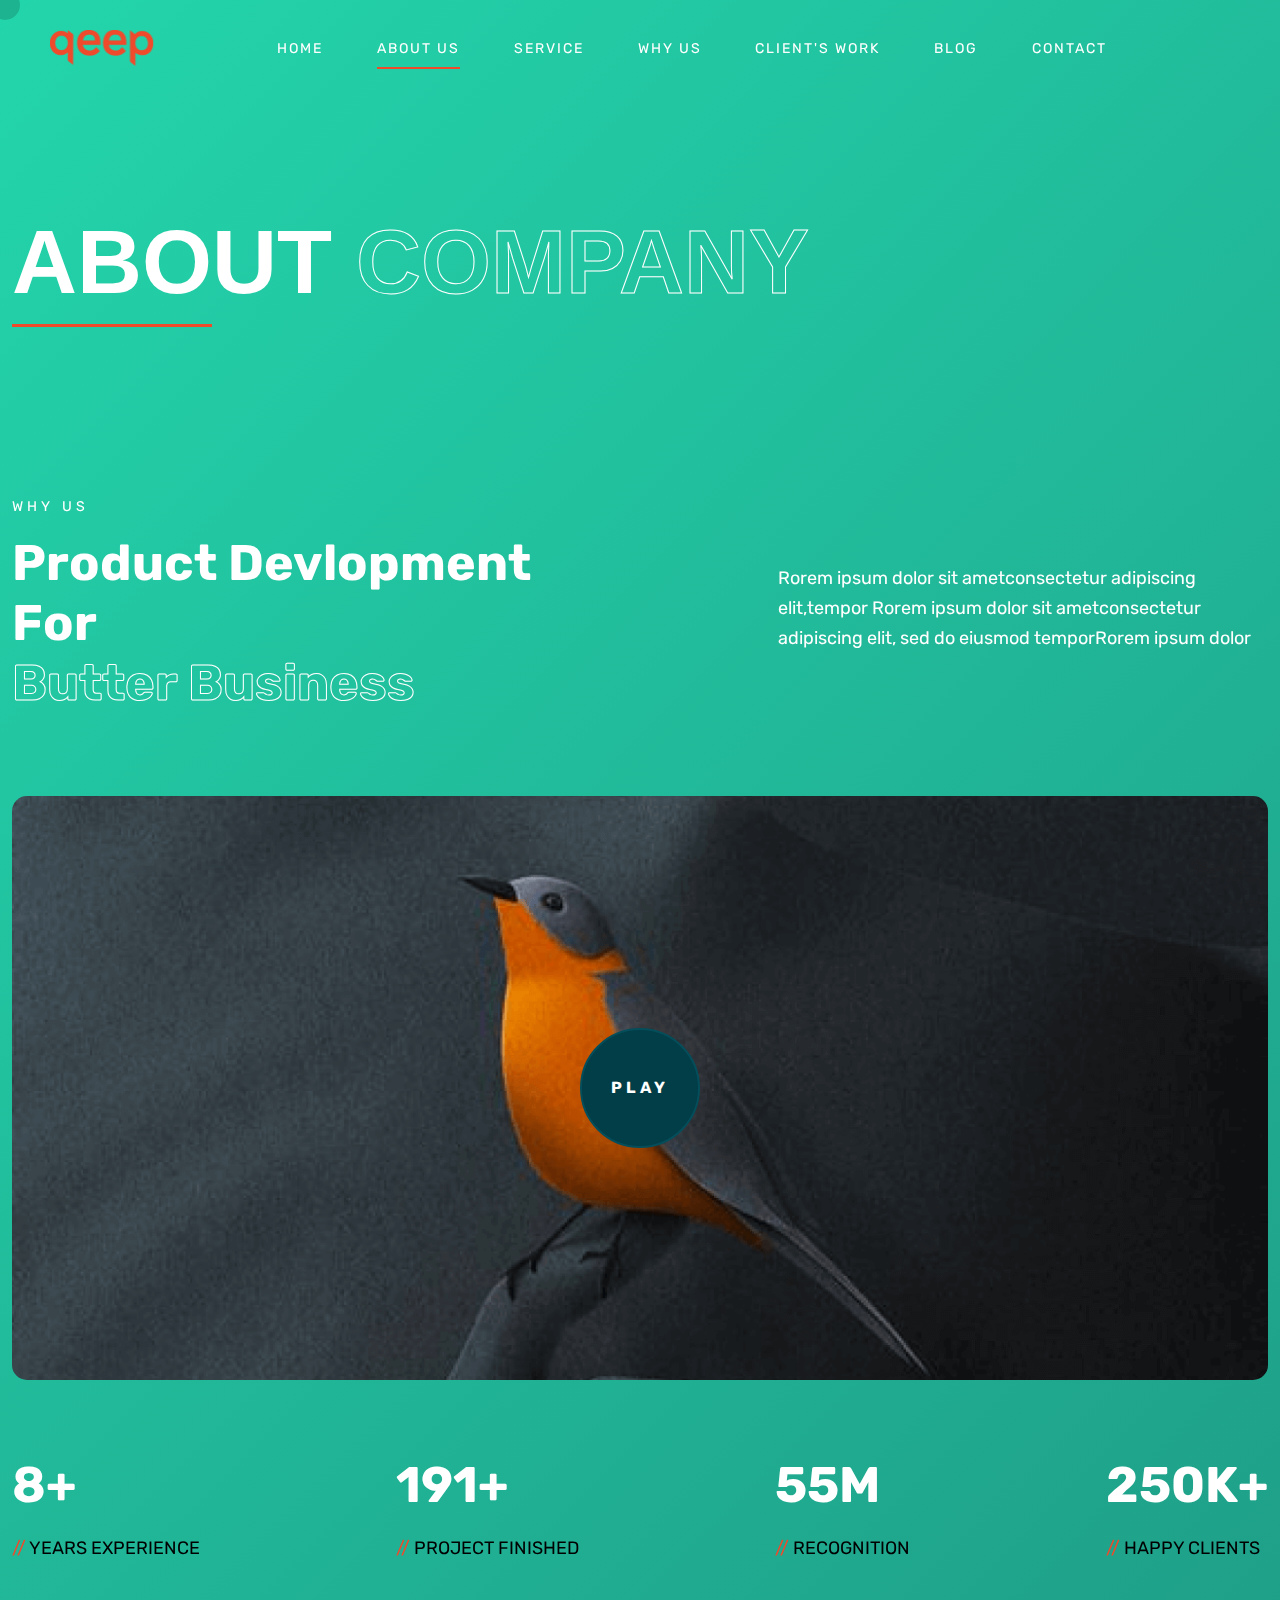
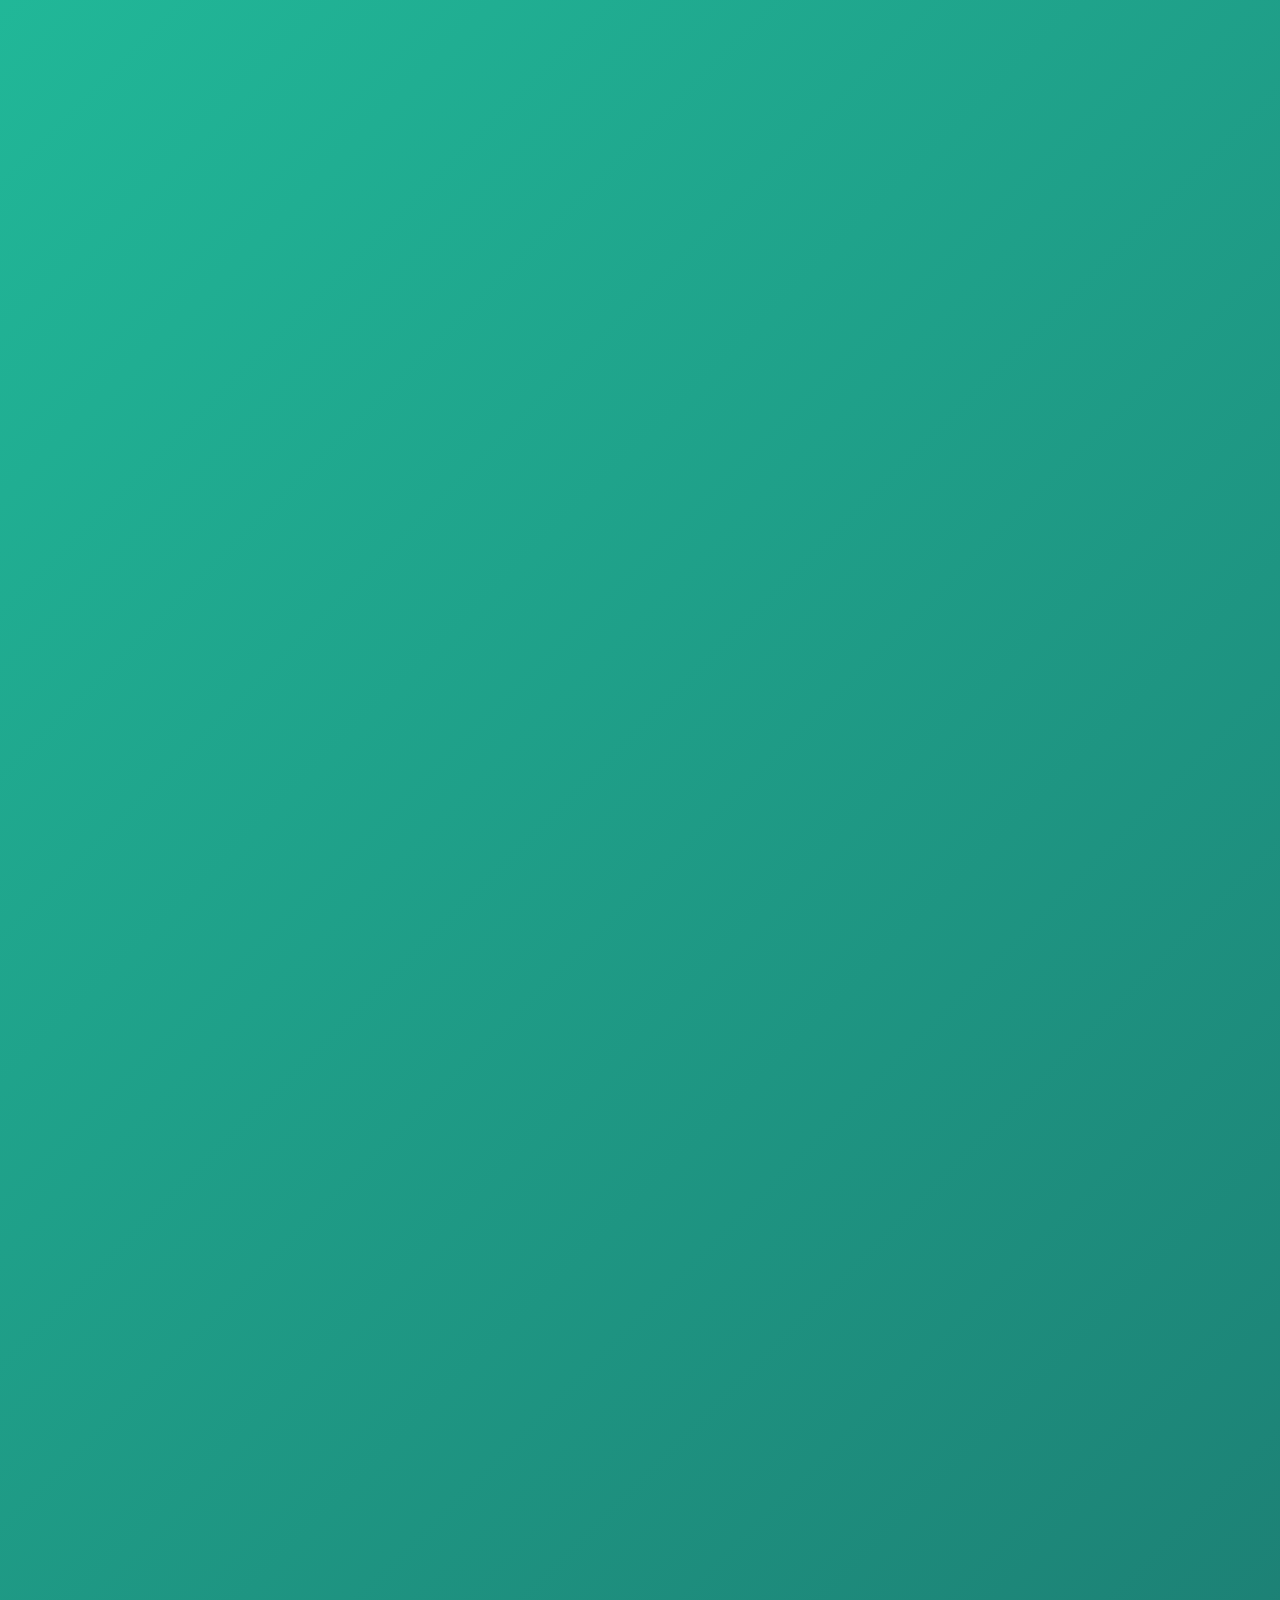
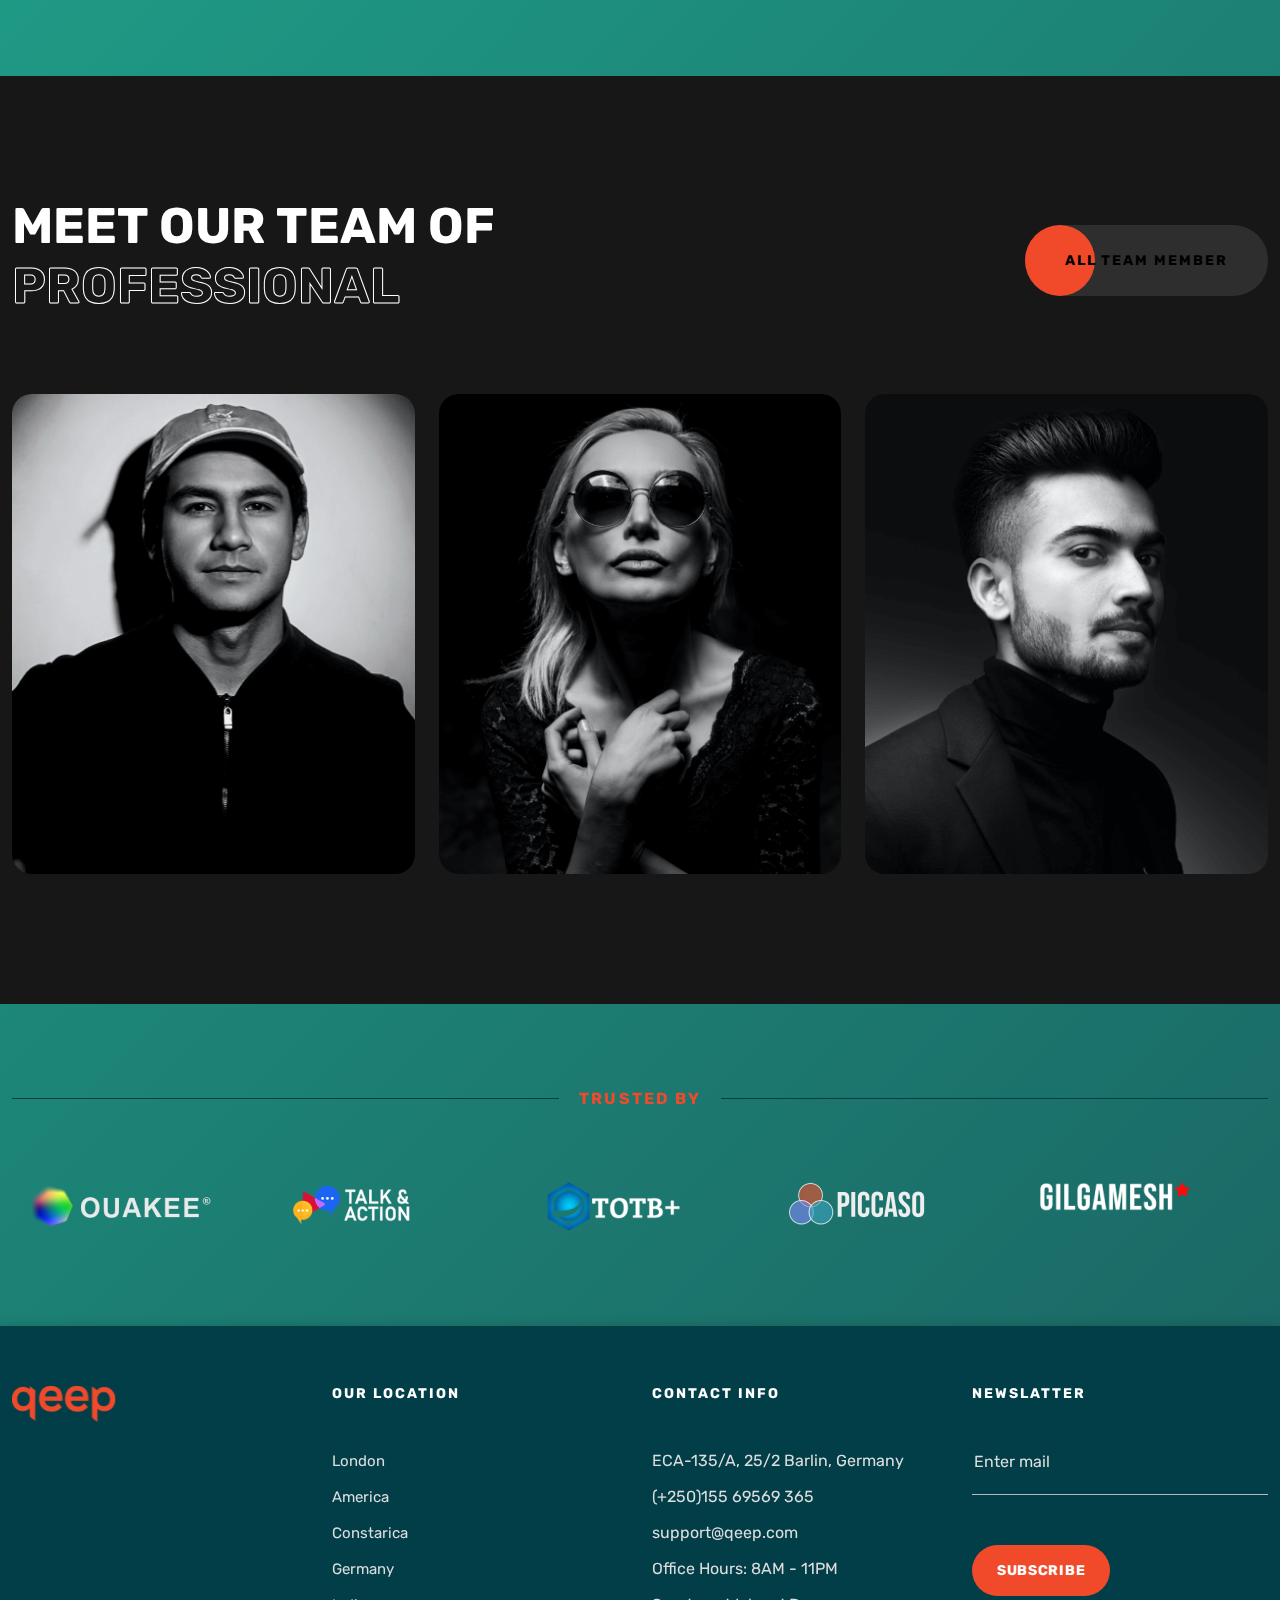
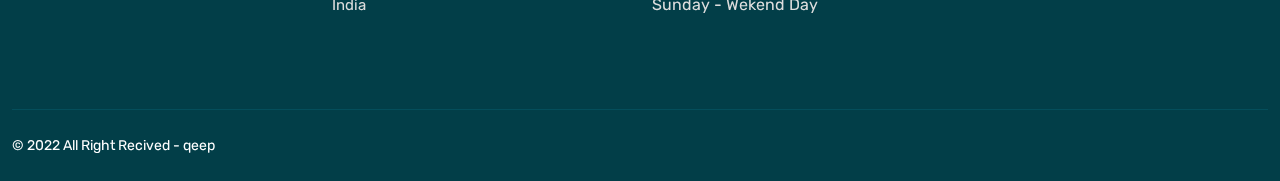
==== commit eddf7cf3: "Add files via upload" ====
--- a/about-final.html
+++ b/about-final.html
@@ -108,6 +108,10 @@
                 <li><a href="/">Home</a></li>
                 <li><a class="active" href="/about-final.html">About us</a></li>
                 <li><a href="/service.html">Service</a></li>
+                <li><a href="/whyus.html">Why us</a></li>
+                <li>
+                  <a href="/clientswork.html">Client's Work </a>
+                </li>
                 <li><a href="/blog.html">Blog</a></li>
                 <li><a href="/contact.html">Contact</a></li>
               </ul>
@@ -142,6 +146,11 @@
                   <li><a href="/">Home</a></li>
                   <li><a href="/about.html">About Us</a></li>
                   <li><a href="/service.html">Service</a></li>
+                  <li><a href="/whyus.html">Why us</a></li>
+                  <li>
+                    <a href="/clientswork.html">Client's Work </a>
+                  </li>
+
                   <li><a href="/blog.html">Blog</a></li>
                   <li><a href="/contact.html">Contact</a></li>
                 </ul>
@@ -424,6 +433,82 @@
                 <div class="line_area"></div>
               </div> -->
       </section>
+
+      <!-- Start of Team section
+	============================================= -->
+      <section id="ori-team-1" class="ori-team-section-1 position-relative">
+        <div class="ori-team-content-area">
+          <div class="container">
+            <div
+              class="ori-team-top-content-1 d-flex justify-content-between align-items-center"
+            >
+              <div class="ori-section-title-1 text-uppercase">
+                <h2>Meet our team of <span>professional</span></h2>
+              </div>
+              <div class="ori-btn-1 text-uppercase">
+                <a href="#">all Team Member</a>
+              </div>
+            </div>
+            <div class="ori-team-content-1">
+              <div class="row">
+                <div class="col-lg-4">
+                  <div class="ori-team-inner-item position-relative">
+                    <div class="ori-team-img">
+                      <img src="assets/img/team/tm1.png" alt="" />
+                    </div>
+                    <div class="ori-team-text text-center position-absolute">
+                      <h3><a href="#">Alextina Ditarson</a></h3>
+                      <span>GRAPHIC DESIGNER</span>
+                    </div>
+                    <div class="ori-team-social text-center position-absolute">
+                      <a href="#"><i class="fab fa-facebook-f"></i></a>
+                      <a href="#"><i class="fab fa-twitter"></i></a>
+                      <a href="#"><i class="fab fa-instagram"></i></a>
+                      <a href="#"><i class="fab fa-youtube"></i></a>
+                    </div>
+                  </div>
+                </div>
+                <div class="col-lg-4">
+                  <div class="ori-team-inner-item position-relative">
+                    <div class="ori-team-img">
+                      <img src="assets/img/team/tm2.png" alt="" />
+                    </div>
+                    <div class="ori-team-text text-center position-absolute">
+                      <h3><a href="#">Alextina Ditarson</a></h3>
+                      <span>GRAPHIC DESIGNER</span>
+                    </div>
+                    <div class="ori-team-social text-center position-absolute">
+                      <a href="#"><i class="fab fa-facebook-f"></i></a>
+                      <a href="#"><i class="fab fa-twitter"></i></a>
+                      <a href="#"><i class="fab fa-instagram"></i></a>
+                      <a href="#"><i class="fab fa-youtube"></i></a>
+                    </div>
+                  </div>
+                </div>
+                <div class="col-lg-4">
+                  <div class="ori-team-inner-item position-relative">
+                    <div class="ori-team-img">
+                      <img src="assets/img/team/tm3.png" alt="" />
+                    </div>
+                    <div class="ori-team-text text-center position-absolute">
+                      <h3><a href="#">Alextina Ditarson</a></h3>
+                      <span>GRAPHIC DESIGNER</span>
+                    </div>
+                    <div class="ori-team-social text-center position-absolute">
+                      <a href="#"><i class="fab fa-facebook-f"></i></a>
+                      <a href="#"><i class="fab fa-twitter"></i></a>
+                      <a href="#"><i class="fab fa-instagram"></i></a>
+                      <a href="#"><i class="fab fa-youtube"></i></a>
+                    </div>
+                  </div>
+                </div>
+              </div>
+            </div>
+          </div>
+        </div>
+      </section>
+      <!-- End of Team section
+============================================= -->
 
       <!-- next section  -->
       <div class="about-us-trusted-content">
